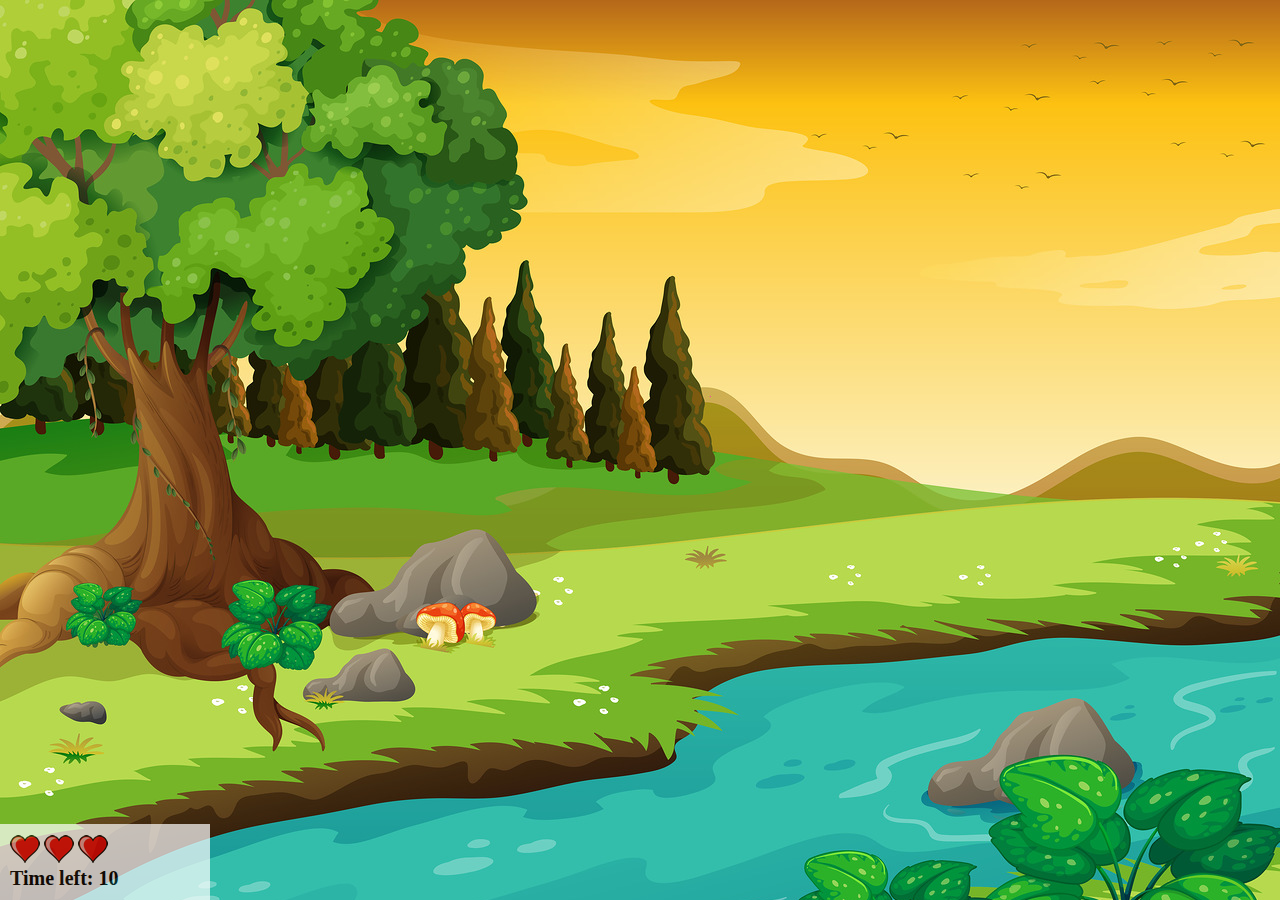
==== app.html @ 9d1e482e "first commit" ====
<!DOCTYPE html>
<html lang="en" style="cursor: auto;">
<head>
    <meta charset="UTF-8">
    <meta http-equiv="X-UA-Compatible" content="IE=edge">
    <meta name="viewport" content="width=device-width, initial-scale=1.0">
    <title>Mata Musquito</title>

    <!-- JavaScripts-->
    <script src="js/jogo.js"></script>

    <!-- CSS -->
    <link rel="stylesheet" href="css/estilo.css">
</head>
<body onresize="ajustaTamanhoPalcoJogo()" style="background: url(imagens/fundo.jpg); background-size: 100%;">
    <div class="painel">
        <div class="vidas">
            <img id="v1" src="imagens/coracao_cheio.png" alt="">
            <img id="v2" src="imagens/coracao_cheio.png" alt="">
            <img id="v3" src="imagens/coracao_cheio.png" alt="">
        </div>
        <div class="cronometro">
            Time left: <span id="cronometro"></span>
        </div>
    </div>

    <script>
        document.getElementById('cronometro').innerHTML = tempo
        var criarMosquito = setInterval(function(){
            posicaoRandimica()
        }, criaMosquitoTempo)
        
    </script>
</body>
</html>
---- css/estilo.css ----
html{
    cursor: url(imagens/mata_mosquito.png) 30 30 auto;
}

.mosquito1{
    width: 50px;
    height: 50px;
}


.mosquito2{
    width: 70px;
    height: 70px;
}


.mosquito3{
    width: 90px;
    height: 90px;
}

.ladoA{
    transform: scaleX(1);
}

.ladoB{
    transform: scaleX(-1);
}
.painel{
    position: absolute;
    width: 190px;
    padding: 10px;
    bottom: 0;
    left: 0;
    border-top: 1px solid white;
    background-color: white;
    opacity: 0.7;
}

.vida{
    float: left;
}

.cronometro{
    float: left;
    font-size: 20px;
    font-weight: bold;
}
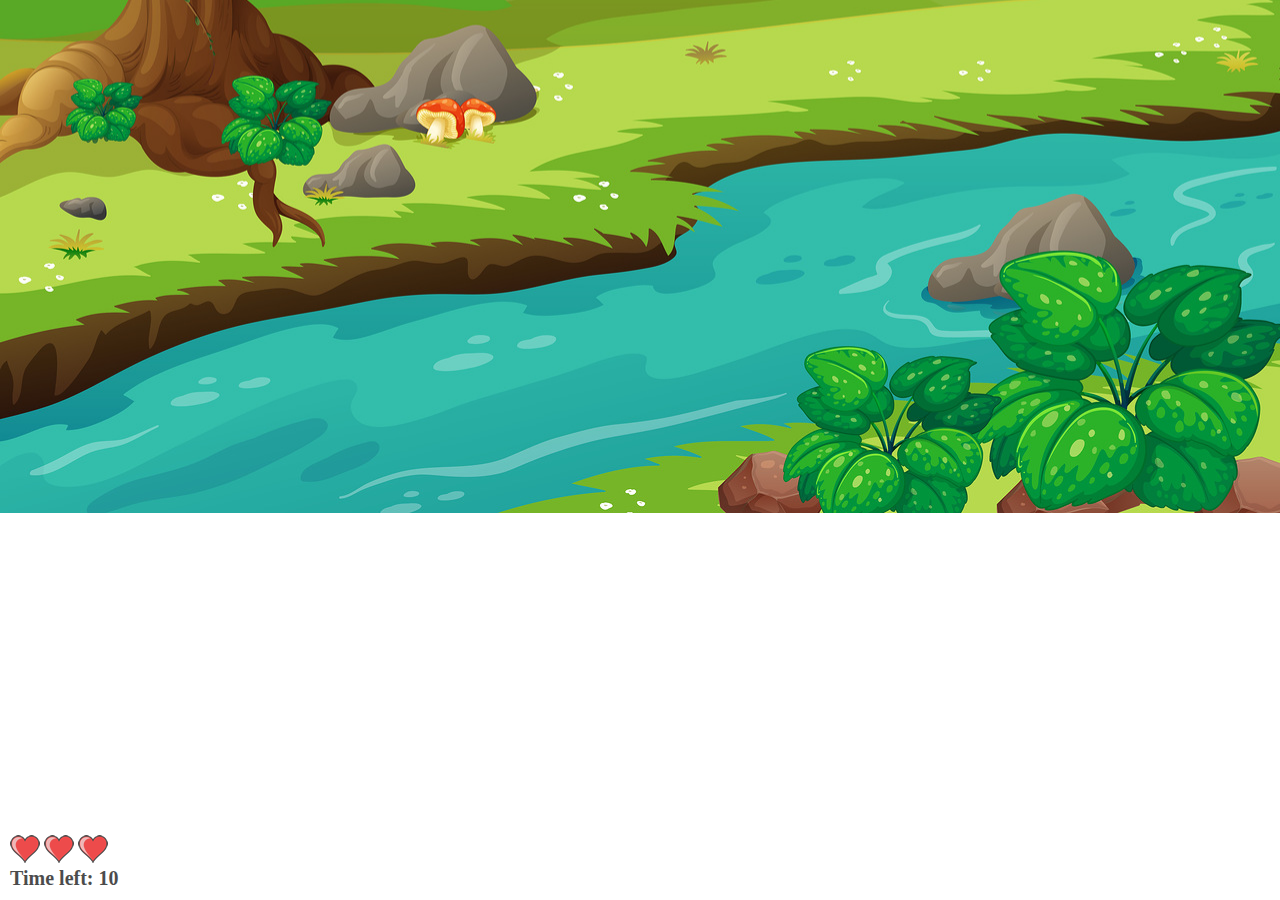
==== commit 28098292: "media" ====
--- a/app.html
+++ b/app.html
@@ -1,5 +1,5 @@
 <!DOCTYPE html>
-<html lang="en" style="cursor: auto;">
+<html lang="en">
 <head>
     <meta charset="UTF-8">
     <meta http-equiv="X-UA-Compatible" content="IE=edge">
@@ -12,7 +12,7 @@
     <!-- CSS -->
     <link rel="stylesheet" href="css/estilo.css">
 </head>
-<body onresize="ajustaTamanhoPalcoJogo()" style="background: url(imagens/fundo.jpg); background-size: 100%;">
+<body onresize="ajustaTamanhoPalcoJogo()">
     <div class="painel">
         <div class="vidas">
             <img id="v1" src="imagens/coracao_cheio.png" alt="">
--- a/css/estilo.css
+++ b/css/estilo.css
@@ -1,6 +1,15 @@
 html{
-    cursor: url(imagens/mata_mosquito.png) 30 30 auto;
+    cursor: url(../imagens/mata_mosquito.png);
 }
+
+
+body{
+    background: url(../imagens/fundo.jpg); 
+    /* background-size: 100%; */
+    /* background-position: center center; */
+    background-repeat: no-repeat;
+
+}    
 
 .mosquito1{
     width: 50px;
@@ -45,4 +54,11 @@
     float: left;
     font-size: 20px;
     font-weight: bold;
-}+}
+
+@media (min-width: 1271px) { 
+    body{
+        background-position: center center;
+        background-size: 100%;
+    }
+  }